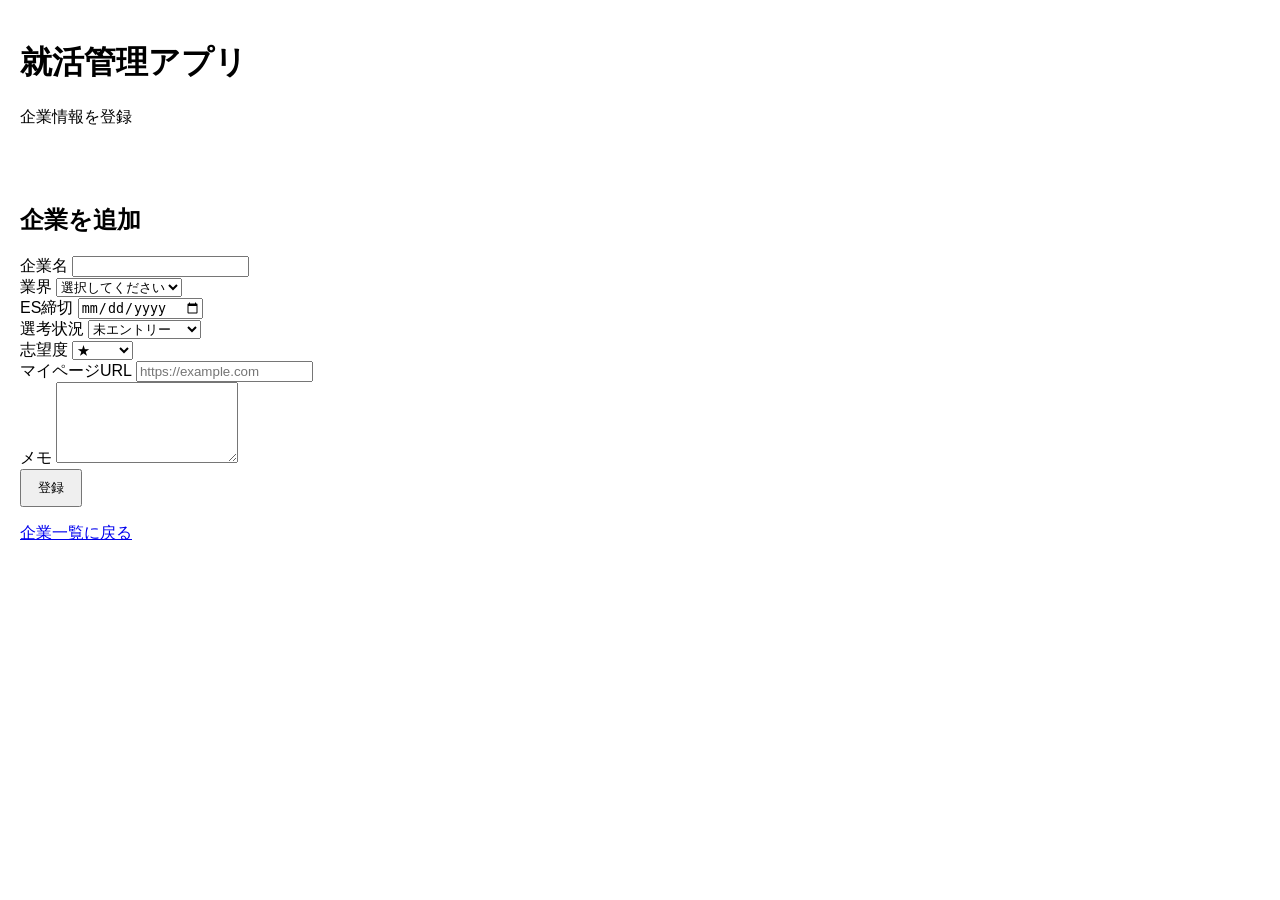
==== company-form.html @ adcdc6d0 "Add company registration form" ====
<!DOCTYPE html>
<html lang="ja">

<head>
  <meta charset="UTF-8">
  <meta name="viewport" content="width=device-width, initial-scale=1.0">

  <title>企業登録 | 就活管理アプリ</title>

  <link rel="stylesheet" href="css/style.css">
</head>

<body>

  <header>
    <h1>就活管理アプリ</h1>
    <p>企業情報を登録</p>
  </header>

  <main>

    <section>
      <h2>企業を追加</h2>

      <form>

        <div>
          <label for="company-name">企業名</label>
          <input
            type="text"
            id="company-name"
            name="companyName"
            required
          >
        </div>

        <div>
          <label for="industry">業界</label>
          <select id="industry" name="industry">
            <option value="">選択してください</option>
            <option value="IT・通信">IT・通信</option>
            <option value="メーカー">メーカー</option>
            <option value="金融">金融</option>
            <option value="商社">商社</option>
            <option value="サービス">サービス</option>
            <option value="その他">その他</option>
          </select>
        </div>

        <div>
          <label for="deadline">ES締切</label>
          <input
            type="date"
            id="deadline"
            name="deadline"
          >
        </div>

        <div>
          <label for="status">選考状況</label>
          <select id="status" name="status">
            <option value="未エントリー">未エントリー</option>
            <option value="エントリー済み">エントリー済み</option>
            <option value="ES作成中">ES作成中</option>
            <option value="ES提出済み">ES提出済み</option>
            <option value="Webテスト">Webテスト</option>
            <option value="面接">面接</option>
            <option value="内定">内定</option>
          </select>
        </div>

        <div>
          <label for="priority">志望度</label>
          <select id="priority" name="priority">
            <option value="1">★</option>
            <option value="2">★★</option>
            <option value="3">★★★</option>
          </select>
        </div>

        <div>
          <label for="mypage-url">マイページURL</label>
          <input
            type="url"
            id="mypage-url"
            name="myPageUrl"
            placeholder="https://example.com"
          >
        </div>

        <div>
          <label for="memo">メモ</label>
          <textarea
            id="memo"
            name="memo"
            rows="5"
          ></textarea>
        </div>

        <button type="submit">登録</button>

      </form>

      <p>
        <a href="index.html">企業一覧に戻る</a>
      </p>

    </section>

  </main>

</body>

</html>
---- css/style.css ----
body {
  font-family: sans-serif;
  margin: 0;
}

header {
  padding: 20px;
}

main {
  padding: 20px;
}

article {
  border: 1px solid #cccccc;
  padding: 20px;
  margin-top: 20px;
  border-radius: 8px;
}

button {
  padding: 8px 16px;
}
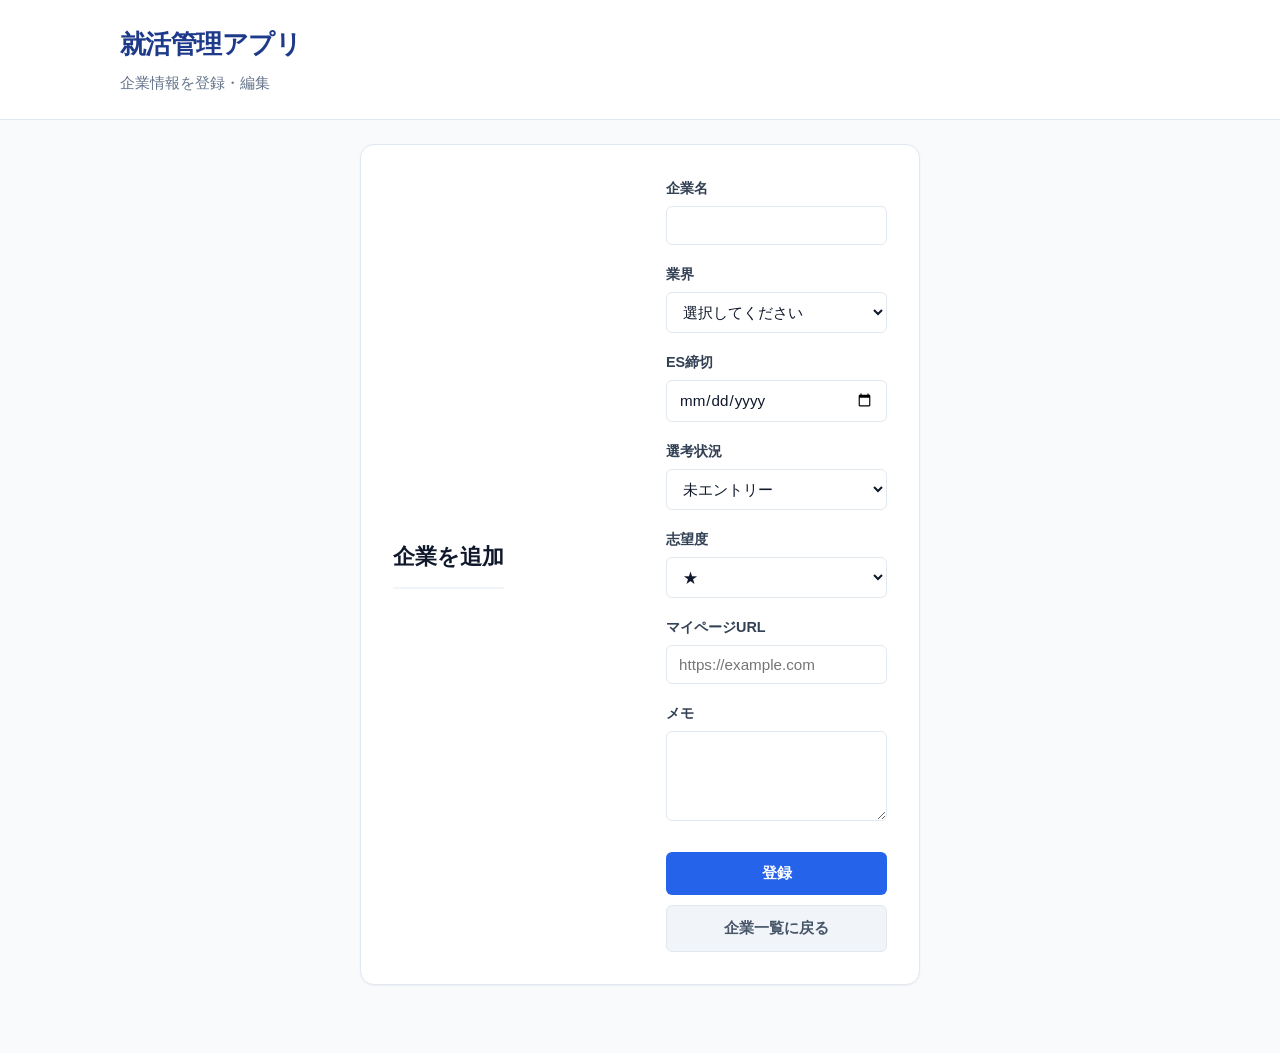
==== commit 8093e0ed: "style: UIデザインのモダン化およびPC・スマホレスポンシブ対応" ====
--- a/company-form.html
+++ b/company-form.html
@@ -10,21 +10,23 @@
   <link rel="stylesheet" href="css/style.css">
 </head>
 
-<body>
+<body class="app-body">
 
-  <header>
-    <h1>就活管理アプリ</h1>
-    <p>企業情報を登録</p>
+  <header class="app-header">
+    <div class="header-container">
+      <h1 class="app-title">就活管理アプリ</h1>
+      <p class="app-subtitle">企業情報を登録・編集</p>
+    </div>
   </header>
 
-  <main>
+  <main class="main-container form-page-container">
 
-    <section>
-      <h2>企業を追加</h2>
+    <section class="form-card">
+      <h2 id="form-title">企業を追加</h2>
 
-      <form>
+      <form id="company-form">
 
-        <div>
+        <div class="form-group">
           <label for="company-name">企業名</label>
           <input
             type="text"
@@ -34,7 +36,7 @@
           >
         </div>
 
-        <div>
+        <div class="form-group">
           <label for="industry">業界</label>
           <select id="industry" name="industry">
             <option value="">選択してください</option>
@@ -47,7 +49,7 @@
           </select>
         </div>
 
-        <div>
+        <div class="form-group">
           <label for="deadline">ES締切</label>
           <input
             type="date"
@@ -56,7 +58,7 @@
           >
         </div>
 
-        <div>
+        <div class="form-group">
           <label for="status">選考状況</label>
           <select id="status" name="status">
             <option value="未エントリー">未エントリー</option>
@@ -69,7 +71,7 @@
           </select>
         </div>
 
-        <div>
+        <div class="form-group">
           <label for="priority">志望度</label>
           <select id="priority" name="priority">
             <option value="1">★</option>
@@ -78,7 +80,7 @@
           </select>
         </div>
 
-        <div>
+        <div class="form-group">
           <label for="mypage-url">マイページURL</label>
           <input
             type="url"
@@ -88,26 +90,26 @@
           >
         </div>
 
-        <div>
+        <div class="form-group">
           <label for="memo">メモ</label>
           <textarea
             id="memo"
             name="memo"
-            rows="5"
+            rows="4"
           ></textarea>
         </div>
 
-        <button type="submit">登録</button>
+        <div class="form-actions">
+          <button type="submit" id="submit-btn" class="btn btn-primary btn-block">登録</button>
+          <a href="index.html" class="btn btn-secondary btn-block">企業一覧に戻る</a>
+        </div>
 
       </form>
-
-      <p>
-        <a href="index.html">企業一覧に戻る</a>
-      </p>
 
     </section>
 
   </main>
+  <script src="js/form.js"></script>
 
 </body>
 
--- a/css/style.css
+++ b/css/style.css
@@ -1,23 +1,407 @@
+/* ===================================================
+   就活管理アプリ - スタイルシート (style.css)
+   =================================================== */
+
+:root {
+  --primary-color: #2563eb;
+  --primary-hover: #1d4ed8;
+  --secondary-bg: #f1f5f9;
+  --secondary-text: #475569;
+  --secondary-hover: #e2e8f0;
+  --bg-app: #f8fafc;
+  --bg-card: #ffffff;
+  --text-main: #0f172a;
+  --text-muted: #64748b;
+  --border-color: #e2e8f0;
+  
+  /* ES締切アラート用カラー */
+  --urgent-border: #f87171;
+  --urgent-bg: #fff1f2;
+  --urgent-text: #dc2626;
+  --expired-border: #cbd5e1;
+  --expired-bg: #f1f5f9;
+  --expired-text: #64748b;
+
+  --shadow-sm: 0 1px 2px rgba(0, 0, 0, 0.05);
+  --shadow-md: 0 4px 6px -1px rgba(0, 0, 0, 0.08), 0 2px 4px -2px rgba(0, 0, 0, 0.05);
+  --shadow-lg: 0 10px 15px -3px rgba(0, 0, 0, 0.08), 0 4px 6px -4px rgba(0, 0, 0, 0.04);
+  --radius-sm: 6px;
+  --radius-md: 10px;
+  --radius-lg: 14px;
+}
+
+* {
+  box-sizing: border-box;
+}
+
 body {
-  font-family: sans-serif;
   margin: 0;
-}
-
-header {
+  font-family: -apple-system, BlinkMacSystemFont, "Segoe UI", Roboto, "Helvetica Neue", "Hiragino Sans", "Hiragino Kaku Gothic ProN", "Yu Gothic", sans-serif;
+  background-color: var(--bg-app);
+  color: var(--text-main);
+  line-height: 1.6;
+  -webkit-font-smoothing: antialiased;
+}
+
+/* ヘッダー */
+.app-header, header {
+  background: #ffffff;
+  border-bottom: 1px solid var(--border-color);
+  padding: 24px 20px;
+}
+
+.header-container {
+  max-width: 1040px;
+  margin: 0 auto;
+}
+
+.app-title, header h1 {
+  margin: 0 0 6px 0;
+  font-size: 1.6rem;
+  font-weight: 700;
+  color: #1e3a8a;
+  letter-spacing: -0.02em;
+}
+
+.app-subtitle, header p {
+  margin: 0;
+  font-size: 0.95rem;
+  color: var(--text-muted);
+}
+
+/* メインコンテナ */
+.main-container, main {
+  max-width: 1040px;
+  margin: 0 auto;
+  padding: 24px 20px 48px 20px;
+}
+
+/* 一覧上部アクションバー */
+.action-bar, main > section:first-of-type {
+  display: flex;
+  justify-content: space-between;
+  align-items: center;
+  flex-wrap: wrap;
+  gap: 12px;
+  margin-bottom: 20px;
+}
+
+.action-bar h2, main > section:first-of-type h2 {
+  margin: 0;
+  font-size: 1.35rem;
+  font-weight: 700;
+  color: var(--text-main);
+}
+
+/* ボタン共通 */
+.btn, button, a[href="company-form.html"] {
+  display: inline-flex;
+  align-items: center;
+  justify-content: center;
+  text-decoration: none;
+  font-weight: 600;
+  font-size: 0.95rem;
+  padding: 10px 18px;
+  border-radius: var(--radius-sm);
+  border: 1px solid transparent;
+  cursor: pointer;
+  transition: all 0.2s ease;
+}
+
+.btn-primary, a[href="company-form.html"] {
+  background-color: var(--primary-color);
+  color: #ffffff;
+}
+
+.btn-primary:hover, a[href="company-form.html"]:hover {
+  background-color: var(--primary-hover);
+  box-shadow: var(--shadow-sm);
+}
+
+.btn-secondary {
+  background-color: var(--secondary-bg);
+  color: var(--secondary-text);
+  border-color: var(--border-color);
+}
+
+.btn-secondary:hover {
+  background-color: var(--secondary-hover);
+}
+
+.btn-block {
+  width: 100%;
+}
+
+.btn-sm {
+  padding: 6px 12px;
+  font-size: 0.85rem;
+  border-radius: 4px;
+}
+
+.btn-outline {
+  background-color: #ffffff;
+  color: var(--primary-color);
+  border: 1px solid #bfdbfe;
+}
+
+.btn-outline:hover {
+  background-color: #eff6ff;
+  border-color: var(--primary-color);
+}
+
+.btn-edit {
+  background-color: #f1f5f9;
+  color: #334155;
+  border: 1px solid #cbd5e1;
+}
+
+.btn-edit:hover {
+  background-color: #e2e8f0;
+  color: #0f172a;
+}
+
+.btn-delete {
+  background-color: #fef2f2;
+  color: #dc2626;
+  border: 1px solid #fecaca;
+}
+
+.btn-delete:hover {
+  background-color: #fee2e2;
+  color: #b91c1c;
+}
+
+/* 検索・絞り込みカード */
+.filter-card, #search-filter-section {
+  background: var(--bg-card);
+  border: 1px solid var(--border-color);
+  border-radius: var(--radius-md);
   padding: 20px;
-}
-
-main {
+  margin-bottom: 24px;
+  box-shadow: var(--shadow-sm);
+  display: grid;
+  grid-template-columns: repeat(auto-fit, minmax(210px, 1fr));
+  gap: 16px;
+  align-items: end;
+}
+
+.filter-group {
+  display: flex;
+  flex-direction: column;
+  gap: 6px;
+}
+
+.filter-group label {
+  font-size: 0.85rem;
+  font-weight: 600;
+  color: var(--text-muted);
+}
+
+input[type="text"],
+input[type="search"],
+input[type="date"],
+input[type="url"],
+select,
+textarea {
+  width: 100%;
+  padding: 10px 12px;
+  font-size: 0.95rem;
+  font-family: inherit;
+  border: 1px solid var(--border-color);
+  border-radius: var(--radius-sm);
+  background-color: #ffffff;
+  color: var(--text-main);
+  transition: border-color 0.15s ease, box-shadow 0.15s ease;
+}
+
+input:focus,
+select:focus,
+textarea:focus {
+  outline: none;
+  border-color: var(--primary-color);
+  box-shadow: 0 0 0 3px rgba(37, 99, 235, 0.15);
+}
+
+/* 企業カード一覧グリッド */
+#company-list {
+  display: grid;
+  grid-template-columns: repeat(auto-fill, minmax(310px, 1fr));
+  gap: 20px;
+}
+
+/* 登録なし・検索0件メッセージ */
+#company-list > p {
+  grid-column: 1 / -1;
+  background: var(--bg-card);
+  border: 1px dashed var(--border-color);
+  border-radius: var(--radius-md);
+  padding: 48px 24px;
+  text-align: center;
+  color: var(--text-muted);
+  font-size: 1rem;
+  margin: 0;
+}
+
+/* 企業カード (article) */
+article, .company-card {
+  background: var(--bg-card);
+  border: 1px solid var(--border-color);
+  border-radius: var(--radius-md);
   padding: 20px;
-}
-
-article {
-  border: 1px solid #cccccc;
-  padding: 20px;
-  margin-top: 20px;
-  border-radius: 8px;
-}
-
-button {
-  padding: 8px 16px;
+  margin-top: 0; /* 既存style.cssのリセット */
+  box-shadow: var(--shadow-sm);
+  display: flex;
+  flex-direction: column;
+  position: relative;
+  transition: transform 0.2s ease, box-shadow 0.2s ease;
+}
+
+article:hover {
+  transform: translateY(-2px);
+  box-shadow: var(--shadow-md);
+}
+
+/* 締切3日以内のカード強調 */
+article.deadline-urgent {
+  border-left: 5px solid var(--urgent-border);
+  background: linear-gradient(180deg, var(--urgent-bg) 0%, var(--bg-card) 25%);
+}
+
+/* 締切終了のカード表示 */
+article.deadline-expired {
+  border-left: 5px solid var(--expired-border);
+  background-color: var(--expired-bg);
+  opacity: 0.88;
+}
+
+/* カード内部要素 */
+.card-title, article h3 {
+  margin: 0 0 12px 0;
+  font-size: 1.25rem;
+  font-weight: 700;
+  color: var(--text-main);
+  word-break: break-word;
+}
+
+.card-meta, article p {
+  margin: 0 0 8px 0;
+  font-size: 0.92rem;
+  color: #334155;
+  display: flex;
+  align-items: center;
+}
+
+/* 締切ステータステキスト強調 */
+.deadline-text.urgent {
+  color: var(--urgent-text);
+  font-weight: 700;
+}
+
+.deadline-text.expired {
+  color: var(--expired-text);
+}
+
+.card-priority {
+  color: #d97706;
+  font-weight: 600;
+}
+
+.card-memo {
+  margin-top: 6px;
+  padding: 8px 10px;
+  background-color: #f8fafc;
+  border-radius: var(--radius-sm);
+  font-size: 0.88rem;
+  color: #475569;
+  white-space: pre-wrap;
+  word-break: break-word;
+  border: 1px solid #f1f5f9;
+}
+
+/* アクションボタンコンテナ */
+.card-actions {
+  display: flex;
+  gap: 8px;
+  flex-wrap: wrap;
+  align-items: center;
+  margin-top: auto;
+  padding-top: 14px;
+  border-top: 1px solid var(--border-color);
+}
+
+/* フォーム画面 */
+.form-page-container {
+  max-width: 600px;
+}
+
+.form-card {
+  background: var(--bg-card);
+  border: 1px solid var(--border-color);
+  border-radius: var(--radius-lg);
+  padding: 32px;
+  box-shadow: var(--shadow-sm);
+}
+
+.form-card h2 {
+  margin: 0 0 24px 0;
+  font-size: 1.4rem;
+  font-weight: 700;
+  color: var(--text-main);
+  border-bottom: 2px solid var(--secondary-bg);
+  padding-bottom: 12px;
+}
+
+.form-group {
+  margin-bottom: 18px;
+}
+
+.form-group label {
+  display: block;
+  margin-bottom: 6px;
+  font-size: 0.9rem;
+  font-weight: 600;
+  color: #334155;
+}
+
+.form-actions {
+  display: flex;
+  flex-direction: column;
+  gap: 10px;
+  margin-top: 24px;
+}
+
+/* レスポンシブ対応 (スマートフォン) */
+@media (max-width: 640px) {
+  .app-header, header {
+    padding: 16px;
+  }
+  
+  .app-title, header h1 {
+    font-size: 1.35rem;
+  }
+
+  .main-container, main {
+    padding: 16px 14px 36px 14px;
+  }
+
+  .filter-card, #search-filter-section {
+    grid-template-columns: 1fr;
+    padding: 16px;
+    gap: 12px;
+  }
+
+  #company-list {
+    grid-template-columns: 1fr;
+    gap: 14px;
+  }
+
+  .form-card {
+    padding: 20px 16px;
+  }
+
+  .action-bar a,
+  .form-actions button,
+  .form-actions a {
+    min-height: 44px;
+  }
 }
